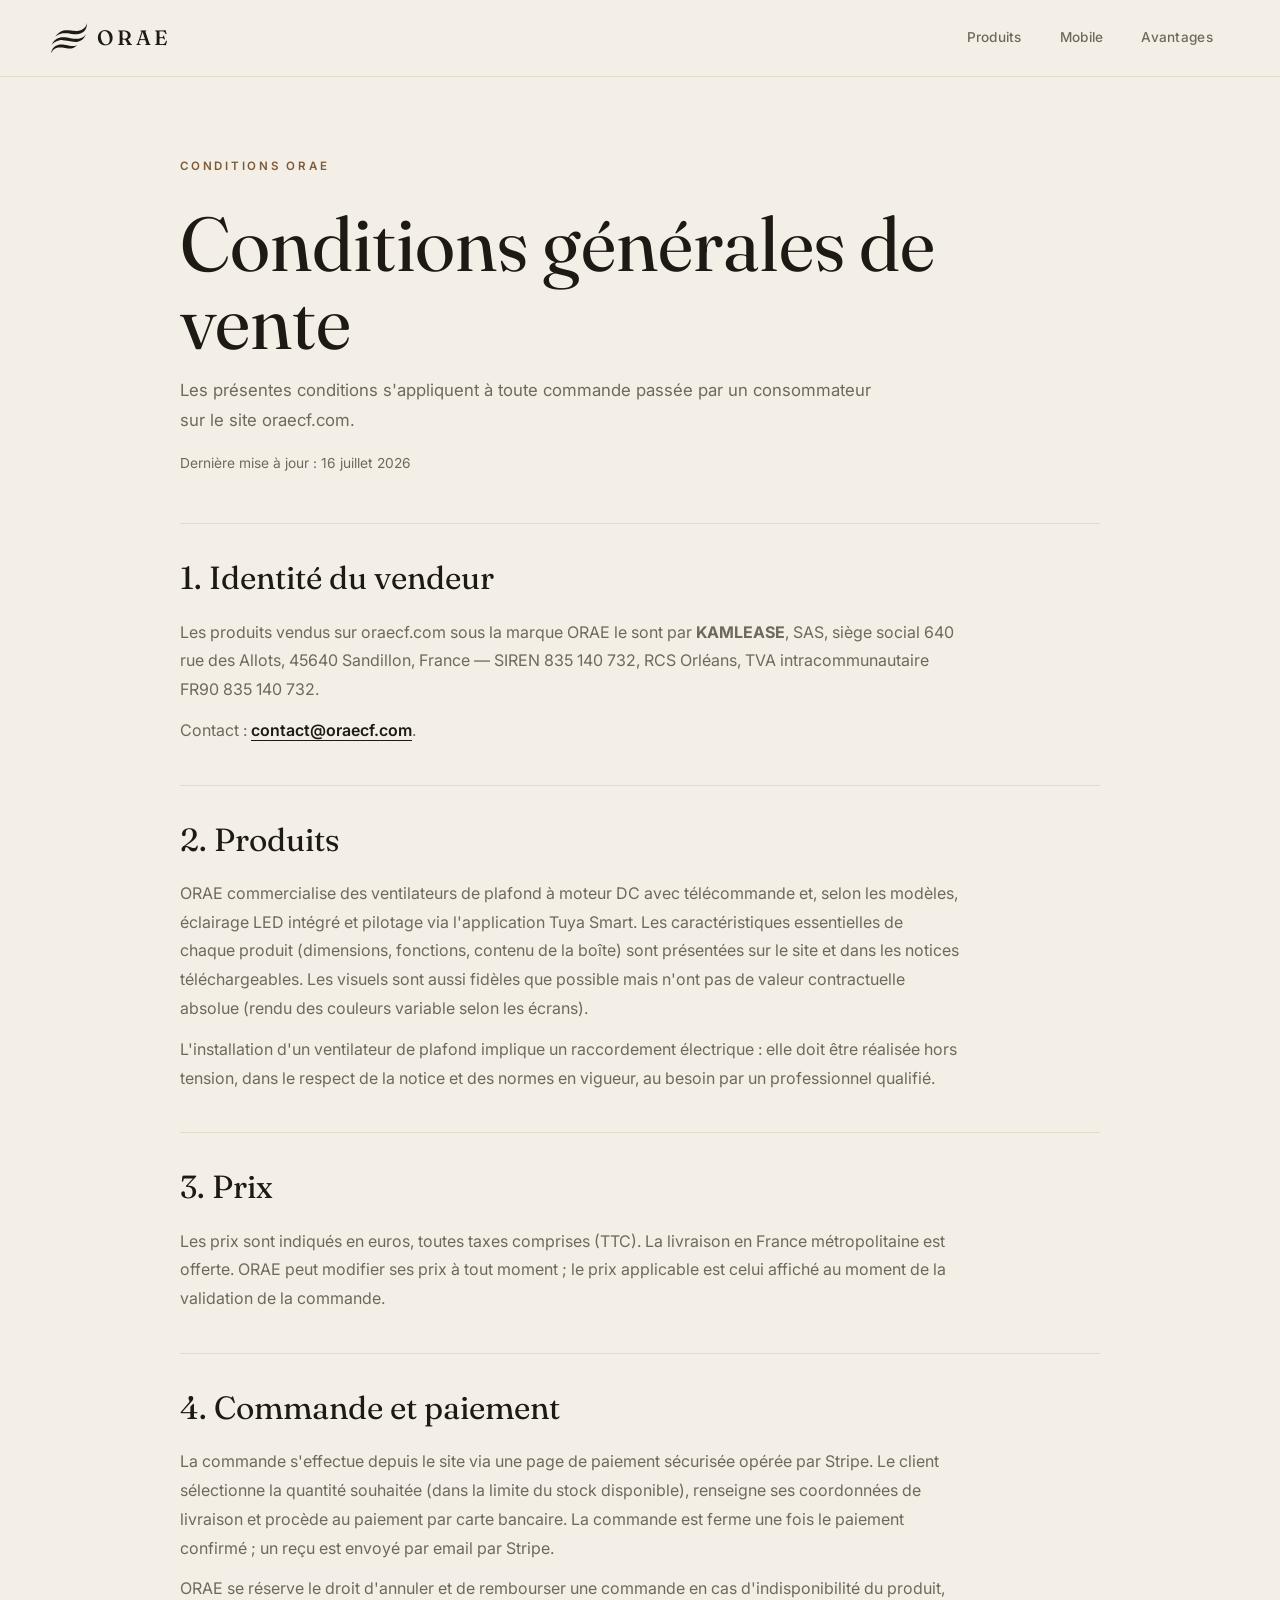
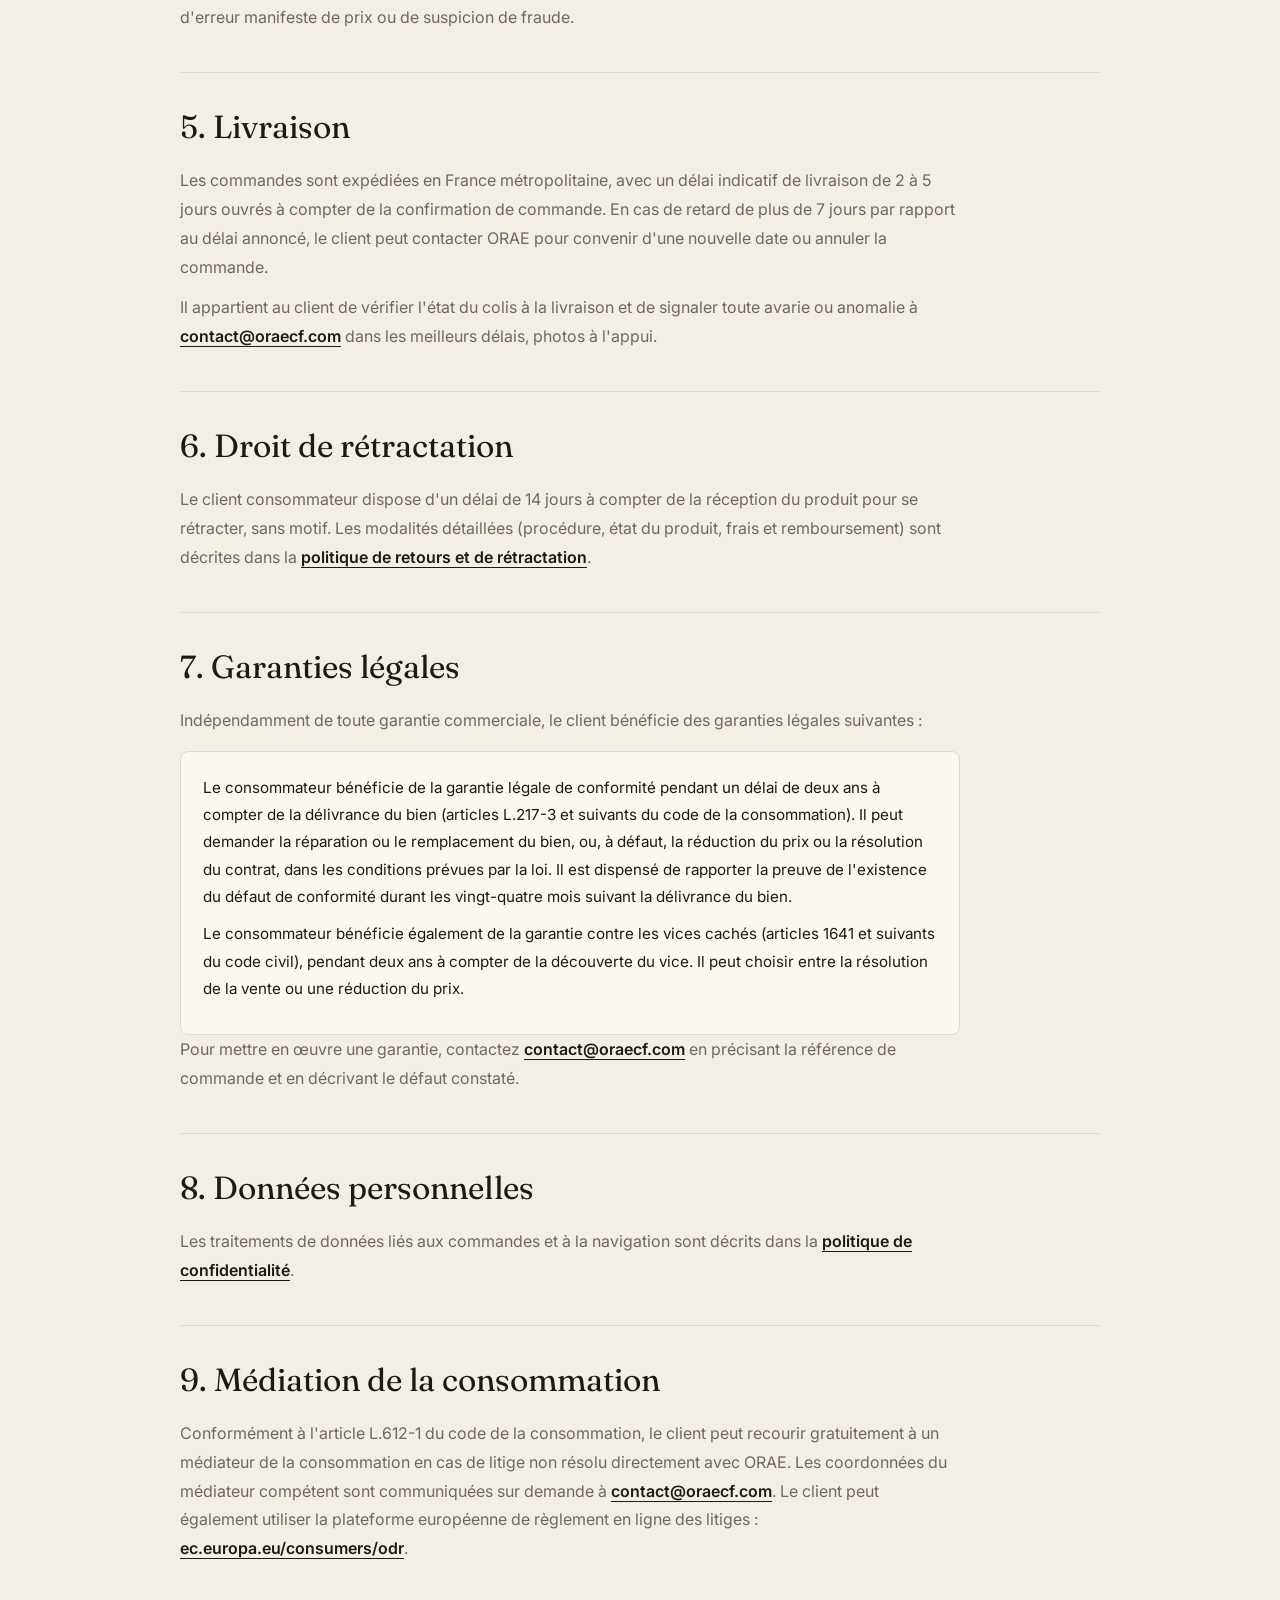
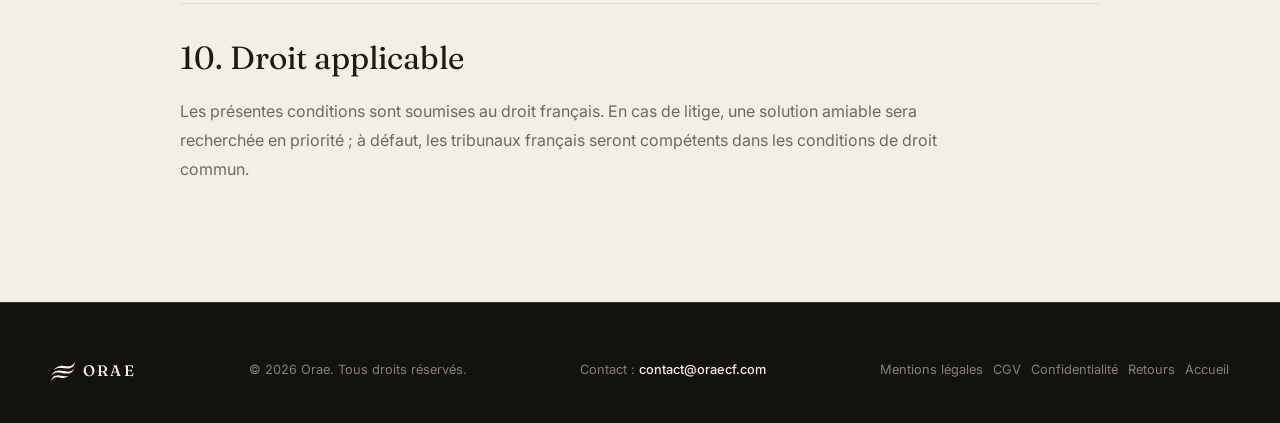
==== cgv.html @ a6d54502 "Legal compliance pack: legal pages, GDPR cookie consent, social image - Mentions légales, CGV (with " ====
<!DOCTYPE html>
<html lang="fr">
<head>
  <meta charset="UTF-8">
  <meta name="viewport" content="width=device-width, initial-scale=1.0">
  <title>Conditions générales de vente | ORAE</title>
  <meta name="description" content="Conditions générales de vente des ventilateurs de plafond ORAE : prix, commande, paiement sécurisé, livraison en France, rétractation et garanties légales.">
  <meta name="robots" content="index, follow">
  <link rel="canonical" href="https://oraecf.com/cgv.html">
  <meta property="og:type" content="website">
  <meta property="og:url" content="https://oraecf.com/cgv.html">
  <meta property="og:title" content="Conditions générales de vente | ORAE">
  <meta property="og:description" content="CGV applicables aux achats de ventilateurs de plafond ORAE sur oraecf.com.">
  <meta property="og:image" content="https://oraecf.com/assets/brand/logo-orae-white-bg-1024.png">
  <link rel="icon" type="image/svg+xml" href="favicon.svg">
  <link rel="apple-touch-icon" sizes="180x180" href="assets/brand/logo-orae-white-bg-1024.png">
  <link rel="preconnect" href="https://fonts.googleapis.com">
  <link rel="preconnect" href="https://fonts.gstatic.com" crossorigin>
  <link rel="stylesheet" href="https://fonts.googleapis.com/css2?family=Fraunces:ital,opsz,wght@0,9..144,300;0,9..144,400;0,9..144,500&family=Inter:wght@300;400;500;600&display=swap">
  <link rel="stylesheet" href="styles.css?v=20260716-legal-1">
</head>
<body>
  <nav class="nav nav--scrolled" aria-label="Navigation principale">
    <div class="nav__inner">
      <a href="/" class="nav__logo" aria-label="Retour à l'accueil ORAE">
        <svg class="nav__logo-svg" viewBox="0 0 436 370" fill="none" xmlns="http://www.w3.org/2000/svg" aria-hidden="true">
          <path d="M435 20C432.1 51.3 421.6 78.6 405.1 97.1C393.4 110.4 369.3 124 347 130C327.8 135.1 324 135.5 294.5 135.4C269.7 135.3 264.4 135 248 132.6C206.7 126.7 194.9 125.7 167 125.6C143 125.6 139.5 125.8 130 127.8C103.3 133.7 81.2 144.1 59 161.4L52.6 166.5L58 158.5C65 148.4 85.8 127.3 97.4 118.7C119.7 102.2 145.1 91.8 170.3 88.9C184.9 87.2 216.1 88.3 240.5 91.4C251.5 92.8 266.2 94.4 273.2 95.1C289.7 96.6 324.4 95.8 336.5 93.6C382.5 85.2 416.1 59.3 429.5 21.8C431.3 16.7 433.4 9.5 434.2 6C435.5 -0.3 435.5 -0.4 435.8 3.5C436 5.7 435.7 13.1 435 20Z" fill="currentColor"/>
          <path d="M417.7 149.6C401.4 190.9 368.9 218.4 327 226.6C314.1 229.1 284.7 229.6 267 227.6C244.7 225.1 221.8 221.3 196.5 216C175.9 211.6 160.7 209.4 139.5 207.5C130.5 206.7 108.2 208.5 95.8 211C77.3 214.8 58.9 222.5 43.3 232.9C33.7 239.3 18.9 252.7 12.8 260.3C10.7 263 9 264.7 9 264.1C9 263.5 10.8 259.1 13 254.3C25.7 226.8 50.3 201.3 76.5 188.5C109 172.6 144.7 168.8 191.5 176.4C199.8 177.7 218.4 180.8 233 183.3C265.5 188.8 283.5 190.9 305 191.7C339.8 192.9 367.5 185.8 390.5 169.9C398.7 164.3 413.9 149 418.6 141.8C420.2 139.3 421.6 137.5 421.8 137.9C421.9 138.3 420.1 143.6 417.7 149.6Z" fill="currentColor"/>
          <path d="M160.2 262.5C166.4 263.3 182.1 266 195 268.6C241 277.6 245.7 278.2 266.5 278.4C279.3 278.5 287.4 278.1 291.5 277.1C298.5 275.6 311 271.6 314 270C321.3 266.1 306.2 279.6 293.5 288.3C284 294.8 277.6 298.1 267.2 301.9C252.6 307.3 245.1 308.5 226 308.5C207 308.4 199.1 307.6 171 302.4C134.3 295.7 118.9 294.4 98.8 296C91.8 296.6 81.6 298.2 76.3 299.6C64.5 302.6 48.8 310 40.4 316.3C27.4 326.2 13.9 343.3 4.9 361.5C2.6 366.2 0.6 369.9 0.4 369.7C-0.2 369.1 4.2 349.2 6.6 342.2C10 332 17.7 315.9 23.5 306.8C34.8 289.4 53.5 276 76.9 268.6C84.3 266.2 102 262.7 111 261.7C120.5 260.7 149.9 261.1 160.2 262.5Z" fill="currentColor"/>
        </svg>
        <span class="nav__brand">ORAE</span>
      </a>
      <div class="nav__links">
        <a href="/#products" class="nav__link">Produits</a>
        <a href="/#smart-control" class="nav__link">Mobile</a>
        <a href="/#features" class="nav__link">Avantages</a>
      </div>
    </div>
  </nav>

  <main class="policy-page">
    <header class="policy-hero">
      <span class="section-tag">Conditions ORAE</span>
      <h1>Conditions générales de vente</h1>
      <p>Les présentes conditions s'appliquent à toute commande passée par un consommateur sur le site oraecf.com.</p>
      <p class="policy-updated">Dernière mise à jour : 16 juillet 2026</p>
    </header>

    <section class="policy-content" aria-label="Conditions générales de vente">
      <article class="policy-section">
        <h2>1. Identité du vendeur</h2>
        <p>Les produits vendus sur oraecf.com sous la marque ORAE le sont par <strong>KAMLEASE</strong>, SAS, siège social 640 rue des Allots, 45640 Sandillon, France — SIREN 835 140 732, RCS Orléans, TVA intracommunautaire FR90 835 140 732.</p>
        <p>Contact : <a href="mailto:contact@oraecf.com">contact@oraecf.com</a>.</p>
      </article>

      <article class="policy-section">
        <h2>2. Produits</h2>
        <p>ORAE commercialise des ventilateurs de plafond à moteur DC avec télécommande et, selon les modèles, éclairage LED intégré et pilotage via l'application Tuya Smart. Les caractéristiques essentielles de chaque produit (dimensions, fonctions, contenu de la boîte) sont présentées sur le site et dans les notices téléchargeables. Les visuels sont aussi fidèles que possible mais n'ont pas de valeur contractuelle absolue (rendu des couleurs variable selon les écrans).</p>
        <p>L'installation d'un ventilateur de plafond implique un raccordement électrique : elle doit être réalisée hors tension, dans le respect de la notice et des normes en vigueur, au besoin par un professionnel qualifié.</p>
      </article>

      <article class="policy-section">
        <h2>3. Prix</h2>
        <p>Les prix sont indiqués en euros, toutes taxes comprises (TTC). La livraison en France métropolitaine est offerte. ORAE peut modifier ses prix à tout moment ; le prix applicable est celui affiché au moment de la validation de la commande.</p>
      </article>

      <article class="policy-section">
        <h2>4. Commande et paiement</h2>
        <p>La commande s'effectue depuis le site via une page de paiement sécurisée opérée par Stripe. Le client sélectionne la quantité souhaitée (dans la limite du stock disponible), renseigne ses coordonnées de livraison et procède au paiement par carte bancaire. La commande est ferme une fois le paiement confirmé ; un reçu est envoyé par email par Stripe.</p>
        <p>ORAE se réserve le droit d'annuler et de rembourser une commande en cas d'indisponibilité du produit, d'erreur manifeste de prix ou de suspicion de fraude.</p>
      </article>

      <article class="policy-section">
        <h2>5. Livraison</h2>
        <p>Les commandes sont expédiées en France métropolitaine, avec un délai indicatif de livraison de 2 à 5 jours ouvrés à compter de la confirmation de commande. En cas de retard de plus de 7 jours par rapport au délai annoncé, le client peut contacter ORAE pour convenir d'une nouvelle date ou annuler la commande.</p>
        <p>Il appartient au client de vérifier l'état du colis à la livraison et de signaler toute avarie ou anomalie à <a href="mailto:contact@oraecf.com">contact@oraecf.com</a> dans les meilleurs délais, photos à l'appui.</p>
      </article>

      <article class="policy-section">
        <h2>6. Droit de rétractation</h2>
        <p>Le client consommateur dispose d'un délai de 14 jours à compter de la réception du produit pour se rétracter, sans motif. Les modalités détaillées (procédure, état du produit, frais et remboursement) sont décrites dans la <a href="/politique-retours.html">politique de retours et de rétractation</a>.</p>
      </article>

      <article class="policy-section">
        <h2>7. Garanties légales</h2>
        <p>Indépendamment de toute garantie commerciale, le client bénéficie des garanties légales suivantes :</p>
        <div class="policy-template">
          <p>Le consommateur bénéficie de la garantie légale de conformité pendant un délai de deux ans à compter de la délivrance du bien (articles L.217-3 et suivants du code de la consommation). Il peut demander la réparation ou le remplacement du bien, ou, à défaut, la réduction du prix ou la résolution du contrat, dans les conditions prévues par la loi. Il est dispensé de rapporter la preuve de l'existence du défaut de conformité durant les vingt-quatre mois suivant la délivrance du bien.</p>
          <p>Le consommateur bénéficie également de la garantie contre les vices cachés (articles 1641 et suivants du code civil), pendant deux ans à compter de la découverte du vice. Il peut choisir entre la résolution de la vente ou une réduction du prix.</p>
        </div>
        <p>Pour mettre en œuvre une garantie, contactez <a href="mailto:contact@oraecf.com">contact@oraecf.com</a> en précisant la référence de commande et en décrivant le défaut constaté.</p>
      </article>

      <article class="policy-section">
        <h2>8. Données personnelles</h2>
        <p>Les traitements de données liés aux commandes et à la navigation sont décrits dans la <a href="/politique-confidentialite.html">politique de confidentialité</a>.</p>
      </article>

      <article class="policy-section">
        <h2>9. Médiation de la consommation</h2>
        <p>Conformément à l'article L.612-1 du code de la consommation, le client peut recourir gratuitement à un médiateur de la consommation en cas de litige non résolu directement avec ORAE. Les coordonnées du médiateur compétent sont communiquées sur demande à <a href="mailto:contact@oraecf.com">contact@oraecf.com</a>. Le client peut également utiliser la plateforme européenne de règlement en ligne des litiges : <a href="https://ec.europa.eu/consumers/odr" target="_blank" rel="noopener">ec.europa.eu/consumers/odr</a>.</p>
      </article>

      <article class="policy-section policy-section--contact">
        <h2>10. Droit applicable</h2>
        <p>Les présentes conditions sont soumises au droit français. En cas de litige, une solution amiable sera recherchée en priorité ; à défaut, les tribunaux français seront compétents dans les conditions de droit commun.</p>
      </article>
    </section>
  </main>

  <footer class="footer">
    <div class="footer__inner">
      <div class="footer__brand">
        <svg class="footer__logo" viewBox="0 0 436 370" fill="none" xmlns="http://www.w3.org/2000/svg" aria-hidden="true">
          <path d="M435 20C432.1 51.3 421.6 78.6 405.1 97.1C393.4 110.4 369.3 124 347 130C327.8 135.1 324 135.5 294.5 135.4C269.7 135.3 264.4 135 248 132.6C206.7 126.7 194.9 125.7 167 125.6C143 125.6 139.5 125.8 130 127.8C103.3 133.7 81.2 144.1 59 161.4L52.6 166.5L58 158.5C65 148.4 85.8 127.3 97.4 118.7C119.7 102.2 145.1 91.8 170.3 88.9C184.9 87.2 216.1 88.3 240.5 91.4C251.5 92.8 266.2 94.4 273.2 95.1C289.7 96.6 324.4 95.8 336.5 93.6C382.5 85.2 416.1 59.3 429.5 21.8C431.3 16.7 433.4 9.5 434.2 6C435.5 -0.3 435.5 -0.4 435.8 3.5C436 5.7 435.7 13.1 435 20Z" fill="currentColor"/>
          <path d="M417.7 149.6C401.4 190.9 368.9 218.4 327 226.6C314.1 229.1 284.7 229.6 267 227.6C244.7 225.1 221.8 221.3 196.5 216C175.9 211.6 160.7 209.4 139.5 207.5C130.5 206.7 108.2 208.5 95.8 211C77.3 214.8 58.9 222.5 43.3 232.9C33.7 239.3 18.9 252.7 12.8 260.3C10.7 263 9 264.7 9 264.1C9 263.5 10.8 259.1 13 254.3C25.7 226.8 50.3 201.3 76.5 188.5C109 172.6 144.7 168.8 191.5 176.4C199.8 177.7 218.4 180.8 233 183.3C265.5 188.8 283.5 190.9 305 191.7C339.8 192.9 367.5 185.8 390.5 169.9C398.7 164.3 413.9 149 418.6 141.8C420.2 139.3 421.6 137.5 421.8 137.9C421.9 138.3 420.1 143.6 417.7 149.6Z" fill="currentColor"/>
          <path d="M160.2 262.5C166.4 263.3 182.1 266 195 268.6C241 277.6 245.7 278.2 266.5 278.4C279.3 278.5 287.4 278.1 291.5 277.1C298.5 275.6 311 271.6 314 270C321.3 266.1 306.2 279.6 293.5 288.3C284 294.8 277.6 298.1 267.2 301.9C252.6 307.3 245.1 308.5 226 308.5C207 308.4 199.1 307.6 171 302.4C134.3 295.7 118.9 294.4 98.8 296C91.8 296.6 81.6 298.2 76.3 299.6C64.5 302.6 48.8 310 40.4 316.3C27.4 326.2 13.9 343.3 4.9 361.5C2.6 366.2 0.6 369.9 0.4 369.7C-0.2 369.1 4.2 349.2 6.6 342.2C10 332 17.7 315.9 23.5 306.8C34.8 289.4 53.5 276 76.9 268.6C84.3 266.2 102 262.7 111 261.7C120.5 260.7 149.9 261.1 160.2 262.5Z" fill="currentColor"/>
        </svg>
        <span>ORAE</span>
      </div>
      <p class="footer__copy">&copy; 2026 Orae. Tous droits réservés.</p>
      <p class="footer__contact">Contact : <a href="mailto:contact@oraecf.com">contact@oraecf.com</a></p>
      <nav class="footer__legal" aria-label="Liens légaux">
        <a href="/mentions-legales.html">Mentions légales</a>
        <a href="/cgv.html">CGV</a>
        <a href="/politique-confidentialite.html">Confidentialité</a>
        <a href="/politique-retours.html">Retours</a>
        <a href="/">Accueil</a>
      </nav>
    </div>
  </footer>
</body>
</html>
---- styles.css ----
/* ════════════════════════════════════════════════════════════
   ORAE — Editorial redesign
   Fraunces (display) + Inter (body) · warm dark ⇄ cream rhythm
   ════════════════════════════════════════════════════════════ */

/* ── Reset & Base ── */
*, *::before, *::after {
  margin: 0;
  padding: 0;
  box-sizing: border-box;
}

:root {
  --color-bg: #f4efe6;
  --color-bg-soft: #ede7d9;
  --color-surface: #fbf8f2;
  --color-dark: #14120f;
  --color-dark-soft: #1d1a15;
  --color-text: #1d1a15;
  --color-text-muted: #6f695d;
  --color-cream: #f4efe6;
  --color-cream-muted: rgba(244, 239, 230, 0.62);
  --color-accent: #c9976b;
  --color-accent-dark: #7d5a38; /* ≥4.5:1 on cream backgrounds for small text */
  --color-border: #e2dbca;
  --color-border-dark: rgba(244, 239, 230, 0.14);
  --font-sans: "Inter", system-ui, -apple-system, sans-serif;
  --font-serif: "Fraunces", "Playfair Display", Georgia, serif;
  --nav-height: 76px;
  --gutter: clamp(20px, 4vw, 56px);
  --radius: clamp(18px, 2.4vw, 28px);
  --ease-out: cubic-bezier(0.22, 1, 0.36, 1);
}

html {
  scroll-behavior: auto; /* Lenis handles smooth scroll */
  -webkit-font-smoothing: antialiased;
  -moz-osx-font-smoothing: grayscale;
}

body {
  font-family: var(--font-sans);
  color: var(--color-text);
  background: var(--color-bg);
  line-height: 1.6;
  overflow-x: hidden;
}

a {
  color: inherit;
  text-decoration: none;
}

img {
  max-width: 100%;
  display: block;
}

::selection {
  background: var(--color-accent);
  color: var(--color-dark);
}

/* Double ring: dark inner ring reads on cream, accent outline reads on dark. */
:focus-visible {
  outline: 2px solid var(--color-accent);
  outline-offset: 3px;
  box-shadow: 0 0 0 2px rgba(20, 18, 15, 0.9);
}

/* ── Skip link ── */
.skip-link {
  position: fixed;
  top: 10px;
  left: 10px;
  z-index: 1000;
  padding: 10px 18px;
  background: var(--color-dark);
  color: var(--color-cream);
  border-radius: 999px;
  font-size: 0.8rem;
  transform: translateY(-200%);
  transition: transform 0.25s var(--ease-out);
}

.skip-link:focus-visible {
  transform: translateY(0);
}

/* ── Film grain ── */
.grain {
  position: fixed;
  inset: 0;
  z-index: 900;
  pointer-events: none;
  opacity: 0.05;
  background-image: url("data:image/svg+xml,%3Csvg xmlns='http://www.w3.org/2000/svg' width='240' height='240'%3E%3Cfilter id='n'%3E%3CfeTurbulence type='fractalNoise' baseFrequency='0.85' numOctaves='2' stitchTiles='stitch'/%3E%3C/filter%3E%3Crect width='100%25' height='100%25' filter='url(%23n)'/%3E%3C/svg%3E");
  background-size: 240px 240px;
}

/* ── Custom cursor ── */
.cursor {
  display: none;
}

html.has-cursor .cursor {
  display: block;
  position: fixed;
  top: 0;
  left: 0;
  z-index: 950;
  pointer-events: none;
}

html.has-cursor .cursor__dot,
html.has-cursor .cursor__ring {
  position: fixed;
  top: 0;
  left: 0;
  border-radius: 50%;
  pointer-events: none;
  opacity: 0;
}

html.has-cursor .cursor__dot {
  width: 6px;
  height: 6px;
  margin: -3px 0 0 -3px;
  background: var(--color-accent);
}

html.has-cursor .cursor__ring {
  width: 38px;
  height: 38px;
  margin: -19px 0 0 -19px;
  border: 1px solid rgba(201, 151, 107, 0.65);
  display: flex;
  align-items: center;
  justify-content: center;
  transition: width 0.3s var(--ease-out), height 0.3s var(--ease-out),
    margin 0.3s var(--ease-out), background 0.3s var(--ease-out);
}

html.has-cursor .cursor__ring::after {
  content: attr(data-label);
  font-size: 0.6rem;
  font-weight: 600;
  letter-spacing: 0.12em;
  text-transform: uppercase;
  color: var(--color-dark);
  opacity: 0;
  transition: opacity 0.2s;
}

html.has-cursor .cursor--hover .cursor__ring {
  width: 56px;
  height: 56px;
  margin: -28px 0 0 -28px;
  background: rgba(201, 151, 107, 0.18);
}

html.has-cursor .cursor--view .cursor__ring {
  width: 84px;
  height: 84px;
  margin: -42px 0 0 -42px;
  background: rgba(244, 239, 230, 0.92);
  border-color: transparent;
}

html.has-cursor .cursor--view .cursor__ring::after {
  opacity: 1;
}

html.has-cursor .cursor--view .cursor__dot {
  opacity: 0 !important;
}

/* ── Navigation ── */
.nav {
  position: fixed;
  top: 0;
  left: 0;
  right: 0;
  z-index: 100;
  transition: background 0.35s, backdrop-filter 0.35s;
}

.nav--scrolled {
  background: rgba(244, 239, 230, 0.86);
  backdrop-filter: blur(14px);
  -webkit-backdrop-filter: blur(14px);
  border-bottom: 1px solid var(--color-border);
}

.nav__inner {
  max-width: 1440px;
  margin: 0 auto;
  padding: 0 var(--gutter);
  height: var(--nav-height);
  display: flex;
  align-items: center;
  justify-content: space-between;
}

.nav__logo {
  display: flex;
  align-items: center;
  gap: 10px;
}

.nav__logo-svg {
  width: 36px;
  height: auto;
  color: var(--color-cream);
  transition: color 0.3s ease;
}

.nav--scrolled .nav__logo-svg {
  color: var(--color-text);
}

.nav__brand {
  font-family: var(--font-serif);
  font-size: 1.3rem;
  font-weight: 500;
  letter-spacing: 0.18em;
  color: var(--color-cream);
  transition: color 0.3s ease;
}

.nav--scrolled .nav__brand {
  color: var(--color-text);
}

.nav__links {
  display: flex;
  gap: 6px;
}

.nav__link {
  position: relative;
  font-size: 0.85rem;
  font-weight: 500;
  color: rgba(244, 239, 230, 0.85);
  letter-spacing: 0.02em;
  padding: 9px 16px;
  border-radius: 999px;
  transition: color 0.3s ease, background 0.3s ease;
}

.nav__link:hover {
  color: var(--color-cream);
  background: rgba(244, 239, 230, 0.1);
}

.nav--scrolled .nav__link {
  color: var(--color-text-muted);
}

.nav--scrolled .nav__link:hover {
  color: var(--color-text);
  background: rgba(29, 26, 21, 0.06);
}

.nav__actions {
  display: flex;
  align-items: center;
  gap: 14px;
}

.nav__lang {
  background: transparent;
  border: 1px solid rgba(244, 239, 230, 0.35);
  border-radius: 999px;
  padding: 9px 16px;
  font-size: 0.72rem;
  font-weight: 600;
  letter-spacing: 0.1em;
  cursor: pointer;
  color: var(--color-cream);
  transition: all 0.3s ease;
  font-family: var(--font-sans);
}

.nav__lang:hover {
  background: var(--color-cream);
  color: var(--color-dark);
  border-color: var(--color-cream);
}

.nav--scrolled .nav__lang {
  border-color: var(--color-border);
  color: var(--color-text);
}

.nav--scrolled .nav__lang:hover {
  background: var(--color-text);
  color: var(--color-bg);
  border-color: var(--color-text);
}

.nav__menu-btn {
  display: none;
  flex-direction: column;
  gap: 5px;
  background: none;
  border: none;
  cursor: pointer;
  padding: 6px;
}

.nav__menu-btn span {
  display: block;
  width: 24px;
  height: 2px;
  background: var(--color-cream);
  transition: transform 0.3s, opacity 0.3s, background 0.3s;
}

.nav--scrolled .nav__menu-btn span {
  background: var(--color-text);
}

.nav__menu-btn.active span:first-child {
  transform: translateY(3.5px) rotate(45deg);
}

.nav__menu-btn.active span:last-child {
  transform: translateY(-3.5px) rotate(-45deg);
}

.nav__mobile {
  display: none;
  flex-direction: column;
  padding: 8px 24px 28px;
  gap: 4px;
  background: rgba(244, 239, 230, 0.97);
  backdrop-filter: blur(14px);
  -webkit-backdrop-filter: blur(14px);
  border-bottom: 1px solid var(--color-border);
}

.nav__mobile.active {
  display: flex;
}

.nav__mobile-link {
  font-family: var(--font-serif);
  font-size: 1.5rem;
  color: var(--color-text);
  padding: 12px 0;
  border-bottom: 1px solid var(--color-border);
}

@media (max-width: 820px) {
  .nav__links {
    display: none;
  }
  .nav__menu-btn {
    display: flex;
  }
}

/* ── Buttons ── */
.btn {
  display: inline-flex;
  align-items: center;
  justify-content: center;
  gap: 10px;
  padding: 16px 32px;
  border-radius: 999px;
  font-family: var(--font-sans);
  font-size: 0.875rem;
  font-weight: 500;
  letter-spacing: 0.03em;
  border: 1px solid transparent;
  cursor: pointer;
  transition: background 0.3s var(--ease-out), color 0.3s var(--ease-out),
    border-color 0.3s var(--ease-out), box-shadow 0.3s var(--ease-out);
}

.btn__arrow {
  width: 16px;
  height: 16px;
  transition: transform 0.3s var(--ease-out);
}

.btn:hover .btn__arrow {
  transform: translateX(4px);
}

.btn--light {
  background: var(--color-cream);
  color: var(--color-dark);
}

.btn--light:hover {
  box-shadow: 0 14px 40px rgba(201, 151, 107, 0.25);
}

.btn--ghost {
  border-color: rgba(244, 239, 230, 0.35);
  color: var(--color-cream);
}

.btn--ghost:hover {
  border-color: var(--color-cream);
  background: rgba(244, 239, 230, 0.08);
}

/* ── Hero ── */
.hero {
  position: relative;
  min-height: 100vh;
  min-height: 100svh;
  display: flex;
  flex-direction: column;
  align-items: center;
  justify-content: flex-end;
  overflow: hidden;
  background:
    radial-gradient(120% 90% at 50% -10%, #2b2317 0%, rgba(43, 35, 23, 0) 55%),
    linear-gradient(180deg, #191611 0%, var(--color-dark) 60%, #100e0b 100%);
  padding: calc(var(--nav-height) + 12px) var(--gutter) clamp(28px, 5vh, 56px);
}

.hero__atmosphere {
  position: absolute;
  inset: 0;
  pointer-events: none;
}

.hero__glow {
  position: absolute;
  top: -12%;
  left: 50%;
  transform: translateX(-50%);
  width: min(900px, 120vw);
  aspect-ratio: 1;
  background: radial-gradient(
    circle at 50% 28%,
    rgba(255, 205, 150, 0.28) 0%,
    rgba(255, 190, 130, 0.1) 32%,
    rgba(255, 190, 130, 0) 62%
  );
}

.hero__halo {
  position: absolute;
  top: 16%;
  left: 50%;
  transform: translate(-50%, 0);
  width: min(620px, 86vw);
  aspect-ratio: 1;
  border: 1px solid rgba(244, 239, 230, 0.07);
  border-radius: 50%;
}

.fan-3d {
  position: absolute;
  top: 0;
  left: 50%;
  transform: translateX(-50%);
  width: min(880px, 110vw);
  height: clamp(300px, 42vh, 480px);
  pointer-events: none;
}

.fan-3d__canvas {
  width: 100%;
  height: 100%;
  display: block;
  opacity: 0;
  transition: opacity 1.2s ease 0.15s;
}

.fan-3d--ready .fan-3d__canvas {
  opacity: 1;
}

.hero__content {
  position: relative;
  z-index: 2;
  text-align: center;
  max-width: 980px;
  margin-top: auto;
}

.hero__eyebrow {
  font-size: 0.72rem;
  font-weight: 600;
  letter-spacing: 0.28em;
  text-transform: uppercase;
  color: var(--color-accent);
  margin-bottom: clamp(14px, 2vh, 22px);
}

.hero__title {
  font-family: var(--font-serif);
  font-weight: 400;
  line-height: 0.98;
  margin-bottom: clamp(16px, 2.6vh, 26px);
  color: var(--color-cream);
}

.hero__mask {
  display: block;
  overflow: hidden;
  padding-bottom: 0.08em;
}

.hero__title-line {
  display: block;
  font-size: clamp(3rem, 9.5vw, 7.75rem);
  letter-spacing: -0.02em;
}

.hero__title-line--accent {
  font-style: italic;
  font-weight: 300;
  color: var(--color-accent);
}

.hero__subtitle {
  font-size: clamp(1rem, 1.6vw, 1.2rem);
  color: var(--color-cream-muted);
  max-width: 520px;
  margin: 0 auto clamp(24px, 4vh, 40px);
  font-weight: 300;
}

.hero__actions {
  display: flex;
  align-items: center;
  justify-content: center;
  gap: 14px;
  flex-wrap: wrap;
}

.hero__footer {
  position: relative;
  z-index: 2;
  width: 100%;
  max-width: 1440px;
  margin-top: clamp(36px, 7vh, 72px);
  display: flex;
  align-items: flex-end;
  justify-content: space-between;
  gap: 24px;
}

.hero__scroll-indicator {
  display: flex;
  flex-direction: column;
  align-items: flex-start;
  gap: 8px;
}

.hero__scroll-indicator span {
  font-size: 0.66rem;
  letter-spacing: 0.22em;
  text-transform: uppercase;
  color: rgba(244, 239, 230, 0.68);
}

.hero__scroll-line {
  width: 1px;
  height: 44px;
  background: rgba(244, 239, 230, 0.3);
  transform-origin: top;
}

.hero__spec {
  text-align: right;
}

/* Desktop: editorial split — copy on the left, the 3D fan on the right.
   The canvas sits below .hero__content in the stacking order, so blade
   tips sweep behind the text. */
@media (min-width: 900px) {
  .hero {
    align-items: flex-start;
  }
  .fan-3d {
    left: auto;
    right: -2vw;
    transform: none;
    width: min(46vw, 720px);
    height: min(68vh, 660px);
    z-index: 3; /* in front of the copy: the fan is never clipped by it */
  }
  /* Glow and halo track the fan axis (canvas center ≈ 79vw, hub ≈ 42vh) */
  .hero__glow {
    left: auto;
    right: -11vw;
    transform: none;
    top: -8%;
    width: min(780px, 60vw);
  }
  .hero__halo {
    left: auto;
    right: 1vw;
    transform: none;
    top: 9%;
    width: min(520px, 40vw);
  }
  .hero__content {
    text-align: left;
    max-width: 640px;
    margin-top: auto;
    margin-bottom: auto;
  }
  .hero__title-line {
    font-size: clamp(3rem, 6vw, 6rem);
  }
  .hero__title-line--accent {
    font-size: clamp(3.4rem, 7vw, 7rem);
  }
  .hero__subtitle {
    margin-left: 0;
    max-width: 460px;
  }
  .hero__actions {
    justify-content: flex-start;
  }
}

@media (max-width: 720px) {
  .hero__footer {
    flex-wrap: wrap;
    justify-content: center;
    row-gap: 20px;
  }
  .hero__scroll-indicator {
    display: none;
  }
}

.hero__spec strong {
  display: block;
  font-family: var(--font-serif);
  font-size: clamp(1.5rem, 2.6vw, 2.2rem);
  font-weight: 400;
  color: var(--color-cream);
  line-height: 1.1;
}

.hero__spec span {
  font-size: 0.74rem;
  letter-spacing: 0.08em;
  text-transform: uppercase;
  color: rgba(244, 239, 230, 0.68);
}

/* ── Marquee ── */
.marquee {
  position: relative;
  background: var(--color-dark);
  color: var(--color-cream);
  padding: clamp(20px, 3.4vh, 34px) 0 clamp(52px, 8vh, 84px);
  overflow: hidden;
}

.marquee__track {
  display: flex;
  align-items: center;
  gap: clamp(28px, 4vw, 56px);
  width: max-content;
  white-space: nowrap;
  will-change: transform;
}

.marquee__item {
  display: inline-flex;
  align-items: center;
  gap: clamp(28px, 4vw, 56px);
  font-family: var(--font-serif);
  font-size: clamp(1.3rem, 2.6vw, 2.1rem);
  font-weight: 300;
  color: rgba(244, 239, 230, 0.85);
}

.marquee__dot {
  width: 7px;
  height: 7px;
  border-radius: 50%;
  background: var(--color-accent);
  flex: none;
}

/* ── Section shared ── */
.section-tag {
  display: inline-block;
  font-size: 0.72rem;
  font-weight: 600;
  letter-spacing: 0.24em;
  text-transform: uppercase;
  color: var(--color-accent-dark);
  margin-bottom: 14px;
}

.section-tag--light {
  color: var(--color-accent);
}

.section-title {
  font-family: var(--font-serif);
  font-size: clamp(2.3rem, 5vw, 4.4rem);
  font-weight: 400;
  line-height: 1.04;
  letter-spacing: -0.015em;
  margin-bottom: 18px;
}

.section-desc {
  font-size: 1.05rem;
  color: var(--color-text-muted);
  max-width: 520px;
  font-weight: 300;
}

/* ── Parallax frames ── */
[data-parallax-frame] {
  overflow: hidden;
}

[data-parallax-frame] [data-parallax-img] {
  height: 116%;
  width: 100%;
  object-fit: cover;
  will-change: transform;
}

/* ── Products ── */
.products {
  position: relative;
  z-index: 2;
  padding: clamp(72px, 10vh, 130px) var(--gutter) clamp(56px, 8vh, 96px);
  max-width: 1440px;
  margin: calc(-1 * clamp(28px, 5vh, 48px)) auto 0;
  background: var(--color-bg);
  border-radius: clamp(24px, 4vw, 48px) clamp(24px, 4vw, 48px) 0 0;
}

.products__header {
  text-align: center;
  margin-bottom: clamp(40px, 6vh, 72px);
}

.products__header .section-desc {
  margin: 0 auto;
}

.products__showcase {
  position: relative;
  margin-bottom: clamp(56px, 9vh, 110px);
  border-radius: var(--radius);
  aspect-ratio: 16 / 7.5;
}

.products__showcase-img {
  display: block;
}

.products__showcase-caption {
  position: absolute;
  left: 18px;
  bottom: 14px;
  padding: 9px 16px;
  border-radius: 999px;
  background: rgba(20, 18, 15, 0.55);
  color: var(--color-cream);
  font-size: 0.72rem;
  letter-spacing: 0.14em;
  text-transform: uppercase;
  backdrop-filter: blur(8px);
  -webkit-backdrop-filter: blur(8px);
}

.products__list {
  display: flex;
  flex-direction: column;
  gap: clamp(64px, 11vh, 130px);
}

.product-row {
  display: grid;
  grid-template-columns: minmax(0, 7fr) minmax(0, 5fr);
  gap: clamp(28px, 5vw, 88px);
  align-items: center;
}

.product-row--reverse .product-row__media {
  order: 2;
}

.product-row--reverse .product-row__info {
  order: 1;
}

.product-row__media {
  position: relative;
  aspect-ratio: 1 / 0.92;
  border-radius: var(--radius);
  background: var(--color-bg-soft);
  cursor: pointer;
}

.product-row__index {
  position: absolute;
  top: 14px;
  left: 20px;
  z-index: 3;
  font-family: var(--font-serif);
  font-style: italic;
  font-size: clamp(2.4rem, 4vw, 3.6rem);
  font-weight: 300;
  color: rgba(244, 239, 230, 0.9);
  text-shadow: 0 2px 24px rgba(20, 18, 15, 0.35);
}

.product-row__img {
  position: absolute;
  inset: 0;
  width: 100%;
  object-fit: cover;
  transition: opacity 0.7s var(--ease-out), transform 0.9s var(--ease-out);
}

.product-row__img--lifestyle {
  opacity: 1;
  z-index: 1;
}

.product-row__img--product {
  height: 100%;
  opacity: 0;
  z-index: 2;
  transform: scale(1.04);
}

.product-row__media:hover .product-row__img--lifestyle,
.product-row:focus-within .product-row__img--lifestyle {
  transform: scale(1.03);
}

.product-row__media:hover .product-row__img--product,
.product-row:focus-within .product-row__img--product {
  opacity: 1;
  transform: scale(1);
}

.product-row__name {
  font-family: var(--font-serif);
  font-size: clamp(1.7rem, 2.8vw, 2.5rem);
  font-weight: 400;
  line-height: 1.1;
  margin-bottom: 12px;
}

.product-row__desc {
  font-size: 1rem;
  color: var(--color-text-muted);
  font-weight: 300;
  max-width: 420px;
  margin-bottom: 28px;
}

.product-row__purchase {
  display: flex;
  flex-direction: column;
  gap: 12px;
  padding-top: 22px;
  border-top: 1px solid var(--color-border);
  max-width: 420px;
}

.product-row__purchase-head {
  display: flex;
  align-items: baseline;
  justify-content: space-between;
  gap: 12px;
}

.product-row__price {
  font-family: var(--font-serif);
  font-size: 1.7rem;
  font-weight: 400;
  color: var(--color-text);
}

.product-row__stock {
  font-size: 0.72rem;
  font-weight: 600;
  letter-spacing: 0.08em;
  text-transform: uppercase;
  color: var(--color-accent-dark);
  white-space: nowrap;
}

.product-row__buy {
  display: inline-flex;
  align-items: center;
  justify-content: center;
  width: 100%;
  min-height: 52px;
  padding: 14px 24px;
  background: var(--color-dark);
  color: var(--color-cream);
  border: 1px solid var(--color-dark);
  border-radius: 999px;
  font: inherit;
  font-size: 0.875rem;
  font-weight: 500;
  letter-spacing: 0.03em;
  cursor: pointer;
  transition: background 0.3s var(--ease-out), border-color 0.3s var(--ease-out),
    color 0.3s var(--ease-out), box-shadow 0.3s var(--ease-out);
}

.product-row__buy:not(:disabled):hover {
  background: var(--color-accent-dark);
  border-color: var(--color-accent-dark);
  box-shadow: 0 16px 40px rgba(154, 116, 76, 0.28);
}

.product-row__buy:disabled {
  background: var(--color-bg-soft);
  border-color: var(--color-bg-soft);
  color: var(--color-text-muted);
  cursor: not-allowed;
}

.product-row__shipping {
  display: block;
  color: var(--color-text-muted);
  font-size: 0.72rem;
  line-height: 1.5;
  text-align: center;
}

.product-row__manual {
  display: inline-block;
  margin-top: 18px;
  color: var(--color-text-muted);
  font-size: 0.8rem;
  font-weight: 500;
  letter-spacing: 0.02em;
  border-bottom: 1px solid var(--color-border);
  padding-bottom: 3px;
  transition: color 0.25s, border-color 0.25s;
}

.product-row__manual:hover {
  color: var(--color-text);
  border-color: var(--color-accent-dark);
}

.products__checkout-note {
  margin-top: clamp(48px, 7vh, 72px);
  color: var(--color-text-muted);
  font-size: 0.78rem;
  line-height: 1.5;
  text-align: center;
}

@media (max-width: 900px) {
  .product-row {
    grid-template-columns: 1fr;
    gap: 24px;
  }
  .product-row--reverse .product-row__media {
    order: 0;
  }
  .product-row--reverse .product-row__info {
    order: 0;
  }
  .product-row__purchase,
  .product-row__desc {
    max-width: none;
  }
}

/* ── Trust strip ── */
.trust-strip {
  max-width: 1440px;
  margin: 0 auto;
  padding: 0 var(--gutter) clamp(64px, 9vh, 110px);
}

.trust-strip__grid {
  max-width: 1280px;
  margin: 0 auto;
  display: grid;
  grid-template-columns: repeat(4, minmax(0, 1fr));
  gap: clamp(24px, 3.5vw, 44px);
}

.trust-strip__item {
  border-top: 1px solid var(--color-border);
  padding-top: 18px;
}

.trust-strip__title {
  display: block;
  font-family: var(--font-serif);
  font-size: 1.05rem;
  font-weight: 500;
  margin-bottom: 6px;
}

.trust-strip__desc {
  display: block;
  font-size: 0.82rem;
  color: var(--color-text-muted);
  line-height: 1.5;
  font-weight: 300;
  max-width: 240px;
}

@media (max-width: 900px) {
  .trust-strip__grid {
    grid-template-columns: repeat(2, minmax(0, 1fr));
  }
}

@media (max-width: 480px) {
  .trust-strip__grid {
    grid-template-columns: 1fr;
  }
}

/* ── Stats ── */
.stats {
  background: var(--color-dark);
  color: var(--color-cream);
  padding: clamp(72px, 11vh, 130px) var(--gutter);
}

.stats__grid {
  max-width: 1280px;
  margin: 0 auto;
  display: grid;
  grid-template-columns: repeat(4, minmax(0, 1fr));
  gap: clamp(28px, 4vw, 48px);
}

.stat {
  border-top: 1px solid var(--color-border-dark);
  padding-top: 22px;
}

.stat__value {
  display: flex;
  align-items: baseline;
  gap: 6px;
  font-family: var(--font-serif);
  line-height: 1;
  margin-bottom: 12px;
}

.stat__num {
  font-size: clamp(3.2rem, 6vw, 5.4rem);
  font-weight: 300;
  letter-spacing: -0.02em;
  color: var(--color-cream);
  font-variant-numeric: tabular-nums;
}

.stat__unit {
  font-size: clamp(1.2rem, 2vw, 1.7rem);
  font-style: italic;
  color: var(--color-accent);
}

.stat__label {
  display: block;
  font-size: 0.82rem;
  color: rgba(244, 239, 230, 0.55);
  line-height: 1.5;
  max-width: 220px;
}

@media (max-width: 900px) {
  .stats__grid {
    grid-template-columns: repeat(2, minmax(0, 1fr));
  }
}

@media (max-width: 480px) {
  .stats__grid {
    grid-template-columns: 1fr;
  }
}

/* ── Features ── */
.features {
  padding: clamp(72px, 11vh, 130px) var(--gutter);
  background: var(--color-surface);
}

.features__header {
  max-width: 1280px;
  margin: 0 auto clamp(36px, 6vh, 64px);
}

.features__image {
  max-width: 1280px;
  margin: 0 auto clamp(40px, 7vh, 80px);
  border-radius: var(--radius);
  aspect-ratio: 16 / 7;
}

.features__list {
  max-width: 1280px;
  margin: 0 auto;
  display: grid;
  grid-template-columns: repeat(2, minmax(0, 1fr));
  gap: clamp(8px, 1.5vw, 16px) clamp(40px, 5vw, 80px);
}

.feature {
  display: grid;
  grid-template-columns: auto auto 1fr;
  gap: 20px;
  align-items: start;
  padding: clamp(24px, 3.4vh, 36px) 0;
  border-top: 1px solid var(--color-border);
  transition: border-color 0.3s;
}

.feature:hover {
  border-top-color: var(--color-accent);
}

.feature__num {
  font-family: var(--font-serif);
  font-style: italic;
  font-size: 0.95rem;
  color: var(--color-accent-dark);
  padding-top: 4px;
}

.feature__icon {
  width: 30px;
  height: 30px;
  color: var(--color-accent-dark);
  opacity: 0.85;
  padding-top: 2px;
}

.feature__icon svg {
  width: 100%;
  height: 100%;
}

.feature__title {
  font-family: var(--font-serif);
  font-size: 1.35rem;
  font-weight: 400;
  margin-bottom: 8px;
}

.feature__desc {
  font-size: 0.9rem;
  color: var(--color-text-muted);
  line-height: 1.65;
  font-weight: 300;
  max-width: 420px;
}

@media (max-width: 820px) {
  .features__list {
    grid-template-columns: 1fr;
  }
}

/* ── Smart Control ── */
.smart-control {
  padding: clamp(72px, 11vh, 130px) var(--gutter);
  background: var(--color-bg);
  display: grid;
  grid-template-columns: minmax(0, 560px) minmax(320px, 440px);
  gap: clamp(56px, 6vw, 96px);
  align-items: center;
  justify-content: center;
  overflow: hidden;
}

.smart-control__content {
  max-width: 560px;
  justify-self: start;
}

.smart-control__points {
  display: grid;
  grid-template-columns: repeat(3, minmax(0, 1fr));
  gap: 12px;
  margin: 32px 0;
}

.smart-control__point {
  border-top: 1px solid var(--color-border);
  padding-top: 14px;
}

.smart-control__point-value {
  display: block;
  font-family: var(--font-serif);
  font-size: 1.7rem;
  line-height: 1;
  color: var(--color-text);
  margin-bottom: 8px;
}

.smart-control__point span:last-child {
  display: block;
  font-size: 0.78rem;
  color: var(--color-text-muted);
  line-height: 1.4;
}

.smart-control__apps {
  display: flex;
  flex-wrap: wrap;
  gap: 12px;
}

.smart-control__app-link {
  display: inline-flex;
  align-items: center;
  gap: 10px;
  padding: 12px 18px;
  border-radius: 999px;
  border: 1px solid var(--color-border);
  color: var(--color-text);
  background: var(--color-surface);
  font-size: 0.85rem;
  font-weight: 500;
  transition: border-color 0.25s, box-shadow 0.25s;
}

.smart-control__app-link:hover {
  border-color: var(--color-accent);
  box-shadow: 0 10px 30px rgba(20, 18, 15, 0.07);
}

.smart-control__store {
  display: inline-flex;
  align-items: center;
  justify-content: center;
  min-width: 54px;
  height: 24px;
  border-radius: 999px;
  background: var(--color-dark);
  color: var(--color-cream);
  font-size: 0.65rem;
  line-height: 1;
}

.smart-control__visual {
  position: relative;
  min-height: 560px;
  display: flex;
  align-items: center;
  justify-content: center;
  perspective: 1200px;
}

.phone-model {
  position: relative;
  width: min(430px, 88vw);
  aspect-ratio: 0.74;
  min-height: 520px;
  isolation: isolate;
}

.phone-model__canvas {
  position: absolute;
  inset: 0;
  width: 100%;
  height: 100%;
  display: block;
  opacity: 0;
  transition: opacity 0.35s ease;
}

.phone-model--ready .phone-model__canvas {
  opacity: 1;
}

.phone-model__fallback {
  position: absolute;
  inset: 14%;
  display: flex;
  align-items: center;
  justify-content: center;
  border: 1px solid var(--color-border);
  border-radius: 32px;
  color: var(--color-text-muted);
  font-size: 0.8rem;
  letter-spacing: 0.16em;
  text-transform: uppercase;
  transition: opacity 0.25s ease, visibility 0.25s ease;
}

.phone-model--ready .phone-model__fallback {
  opacity: 0;
  visibility: hidden;
}

.smart-control__fan-card {
  position: absolute;
  right: 28px;
  bottom: 72px;
  padding: 14px 18px;
  border-radius: 18px;
  background: rgba(251, 248, 242, 0.9);
  border: 1px solid var(--color-border);
  box-shadow: 0 18px 50px rgba(20, 18, 15, 0.09);
  backdrop-filter: blur(12px);
  -webkit-backdrop-filter: blur(12px);
}

.smart-control__fan-card span {
  display: block;
  font-size: 0.68rem;
  color: var(--color-text-muted);
  letter-spacing: 0.08em;
  text-transform: uppercase;
}

.smart-control__fan-card strong {
  font-family: var(--font-serif);
  font-size: 1.4rem;
  color: var(--color-text);
  font-weight: 500;
}

@media (max-width: 900px) {
  .smart-control {
    grid-template-columns: 1fr;
    gap: 48px;
  }
  .smart-control__content {
    max-width: 680px;
    justify-self: center;
    text-align: center;
  }
  .smart-control__content .section-desc {
    margin: 0 auto;
  }
  .smart-control__apps {
    justify-content: center;
  }
  .smart-control__visual {
    min-height: 520px;
  }
}

@media (max-width: 600px) {
  .smart-control__points {
    grid-template-columns: 1fr;
  }
  .smart-control__visual {
    min-height: 500px;
  }
  .phone-model {
    width: min(360px, 90vw);
    min-height: 460px;
  }
  .smart-control__fan-card {
    right: 14px;
    bottom: 34px;
  }
}

/* ── About ── */
.about {
  padding: clamp(72px, 11vh, 130px) var(--gutter);
  max-width: 1440px;
  margin: 0 auto;
  display: grid;
  grid-template-columns: minmax(0, 1fr) minmax(0, 1.15fr);
  gap: clamp(40px, 6vw, 96px);
  align-items: center;
}

.about__text {
  font-size: 1.05rem;
  color: var(--color-text-muted);
  line-height: 1.75;
  margin-bottom: 16px;
  font-weight: 300;
  max-width: 480px;
}

.about__visual {
  border-radius: var(--radius);
  aspect-ratio: 4 / 3;
}

.about__lifestyle-img {
  border-radius: 0;
}

@media (max-width: 820px) {
  .about {
    grid-template-columns: 1fr;
    gap: 36px;
  }
  .about__visual {
    order: -1;
  }
}

/* ── FAQ ── */
.faq {
  padding: clamp(72px, 11vh, 130px) var(--gutter);
  background: var(--color-surface);
}

.faq__header {
  max-width: 880px;
  margin: 0 auto clamp(40px, 6vh, 64px);
  text-align: center;
}

.faq__header .section-desc {
  margin: 0 auto;
}

.faq__list {
  max-width: 880px;
  margin: 0 auto;
  border-top: 1px solid var(--color-border);
}

.faq-item {
  border-bottom: 1px solid var(--color-border);
}

.faq-item__trigger {
  display: flex;
  align-items: center;
  justify-content: space-between;
  gap: 24px;
  width: 100%;
  padding: 22px 4px;
  background: none;
  border: none;
  cursor: pointer;
  text-align: left;
  font-family: var(--font-serif);
  font-size: clamp(1.15rem, 2.2vw, 1.5rem);
  font-weight: 400;
  line-height: 1.3;
  color: var(--color-text);
  transition: color 0.25s;
}

.faq-item__trigger:hover {
  color: var(--color-accent-dark);
}

.faq-item__icon {
  position: relative;
  flex: 0 0 auto;
  width: 14px;
  height: 14px;
}

.faq-item__icon::before,
.faq-item__icon::after {
  content: "";
  position: absolute;
  inset: 0;
  margin: auto;
  background: currentColor;
  transition: transform 0.35s var(--ease-out);
}

.faq-item__icon::before {
  width: 14px;
  height: 1.5px;
}

.faq-item__icon::after {
  width: 1.5px;
  height: 14px;
}

.faq-item__trigger[aria-expanded="true"] .faq-item__icon::after {
  transform: scaleY(0);
}

.faq-item__panel-inner {
  overflow: hidden;
}

.faq-item__answer {
  max-width: 680px;
  padding: 2px 4px 26px;
  color: var(--color-text-muted);
  font-size: 0.98rem;
  font-weight: 300;
  line-height: 1.75;
}

.faq-item__answer a {
  color: var(--color-accent-dark);
  border-bottom: 1px solid currentColor;
  padding-bottom: 1px;
  transition: color 0.25s;
}

.faq-item__answer a:hover {
  color: var(--color-text);
}

/* Collapsed state only once JS has taken over (no-JS keeps answers visible).
   Closed panels get the `inert` attribute from main.js, which keeps their
   content out of the focus order and the accessibility tree. */
.faq--enhanced .faq-item__panel {
  display: grid;
  grid-template-rows: 0fr;
  transition: grid-template-rows 0.45s var(--ease-out);
}

.faq--enhanced .faq-item.is-open .faq-item__panel {
  grid-template-rows: 1fr;
}

/* ── Contact CTA ── */
.contact-cta {
  background: var(--color-dark);
  color: var(--color-cream);
  padding: clamp(88px, 14vh, 170px) var(--gutter);
  text-align: center;
}

.contact-cta__title {
  font-family: var(--font-serif);
  font-size: clamp(2rem, 4.4vw, 3.8rem);
  font-weight: 300;
  line-height: 1.06;
  margin-bottom: clamp(28px, 4vh, 44px);
}

.contact-cta__mail {
  display: inline-block;
  font-family: var(--font-serif);
  font-style: italic;
  font-size: clamp(1.5rem, 4.2vw, 3.4rem);
  font-weight: 300;
  color: var(--color-accent);
  line-height: 1.2;
  background-image: linear-gradient(currentColor, currentColor);
  background-repeat: no-repeat;
  background-size: 0% 1px;
  background-position: 0 96%;
  transition: background-size 0.5s var(--ease-out);
  word-break: break-word;
}

.contact-cta__mail:hover {
  background-size: 100% 1px;
}

/* ── Footer ── */
.footer {
  position: relative;
  background: var(--color-dark);
  color: var(--color-cream);
  border-top: 1px solid var(--color-border-dark);
  padding: 56px var(--gutter) 40px;
  overflow: hidden;
}

.footer__watermark {
  position: absolute;
  left: 50%;
  bottom: -0.32em;
  transform: translateX(-50%);
  font-family: var(--font-serif);
  font-size: clamp(7rem, 24vw, 22rem);
  font-weight: 500;
  letter-spacing: 0.08em;
  line-height: 1;
  color: rgba(244, 239, 230, 0.045);
  pointer-events: none;
  user-select: none;
  white-space: nowrap;
}

.footer__inner {
  position: relative;
  max-width: 1280px;
  margin: 0 auto;
  display: flex;
  align-items: center;
  justify-content: space-between;
  flex-wrap: wrap;
  gap: 18px;
}

.footer__brand {
  display: flex;
  align-items: center;
  gap: 8px;
  font-family: var(--font-serif);
  font-weight: 500;
  letter-spacing: 0.14em;
  font-size: 0.95rem;
}

.footer__logo {
  width: 24px;
  height: auto;
  color: var(--color-cream);
}

.footer__copy,
.footer__contact,
.footer__availability {
  font-size: 0.8rem;
  color: rgba(244, 239, 230, 0.5);
}

.footer__contact a {
  color: var(--color-cream);
  font-weight: 500;
  transition: color 0.2s;
}

.footer__contact a:hover {
  color: var(--color-accent);
}

.footer__legal {
  display: flex;
  align-items: center;
  gap: 10px;
  flex-wrap: wrap;
  font-size: 0.8rem;
}

.footer__legal a {
  color: rgba(244, 239, 230, 0.5);
  transition: color 0.2s;
}

.footer__legal a:hover {
  color: var(--color-cream);
}

.footer__social {
  display: flex;
  align-items: center;
  gap: 8px;
  flex-wrap: wrap;
}

.footer__social-link {
  display: inline-flex;
  align-items: center;
  gap: 6px;
  padding: 7px 12px;
  border: 1px solid var(--color-border-dark);
  border-radius: 999px;
  color: rgba(244, 239, 230, 0.6);
  font-size: 0.78rem;
  font-weight: 500;
  transition: color 0.2s, border-color 0.2s;
}

.footer__social-link:hover {
  color: var(--color-cream);
  border-color: var(--color-accent);
}

.footer__social-icon {
  display: inline-flex;
  align-items: center;
  justify-content: center;
  width: 20px;
  height: 20px;
  border-radius: 50%;
  background: var(--color-cream);
  color: var(--color-dark);
  font-size: 0.62rem;
  line-height: 1;
}

@media (max-width: 600px) {
  .footer__inner {
    flex-direction: column;
    text-align: center;
  }
}

/* ── Policy Page (politique-retours.html) ── */
.policy-page {
  padding: calc(var(--nav-height) + 76px) 24px 96px;
}

.policy-hero {
  max-width: 920px;
  margin: 0 auto 48px;
}

.policy-hero h1 {
  max-width: 760px;
  margin: 16px 0;
  font-family: var(--font-serif);
  font-size: clamp(2.4rem, 6vw, 4.75rem);
  font-weight: 400;
  line-height: 1.02;
}

.policy-hero p {
  max-width: 720px;
  color: var(--color-text-muted);
  font-size: 1.05rem;
  line-height: 1.75;
}

.policy-updated {
  margin-top: 16px;
  font-size: 0.86rem !important;
}

.policy-content {
  max-width: 920px;
  margin: 0 auto;
  display: grid;
  gap: 28px;
}

.policy-section {
  padding-top: 28px;
  border-top: 1px solid var(--color-border);
}

.policy-section h2 {
  margin-bottom: 14px;
  font-family: var(--font-serif);
  font-size: clamp(1.45rem, 3vw, 2rem);
  font-weight: 400;
}

.policy-section p {
  max-width: 780px;
  margin-bottom: 12px;
  color: var(--color-text-muted);
  line-height: 1.8;
}

.policy-section a {
  color: var(--color-text);
  font-weight: 600;
  text-decoration: underline;
  text-decoration-thickness: 1px;
  text-underline-offset: 4px;
}

.policy-template {
  max-width: 780px;
  margin-top: 16px;
  padding: 22px;
  background: var(--color-surface);
  border: 1px solid var(--color-border);
  border-radius: 8px;
}

.policy-template p {
  margin-bottom: 10px;
  color: var(--color-text);
  font-size: 0.95rem;
}

.policy-section--contact {
  padding-bottom: 10px;
}

/* Policy page uses a light nav (nav--scrolled hard-coded) */
.policy-page ~ .footer .footer__watermark {
  display: none;
}

@media (max-width: 768px) {
  .policy-page {
    padding-top: calc(var(--nav-height) + 48px);
  }

  .policy-hero {
    margin-bottom: 32px;
  }

  .policy-section {
    padding-top: 24px;
  }
}

/* ── Checkout Status Pages ── */
.checkout-status {
  min-height: 100vh;
  display: grid;
  place-items: center;
  padding: 48px 24px;
  background: var(--color-surface);
}

.checkout-status__content {
  width: min(100%, 620px);
  text-align: center;
}

.checkout-status__brand {
  display: inline-flex;
  align-items: center;
  gap: 10px;
  margin-bottom: 56px;
  color: var(--color-text);
  font-family: var(--font-serif);
  font-size: 1rem;
  font-weight: 600;
  letter-spacing: 0.12em;
}

.checkout-status__logo {
  width: 28px;
  height: auto;
}

.checkout-status__eyebrow {
  display: block;
  margin-bottom: 16px;
  color: var(--color-accent-dark);
  font-size: 0.72rem;
  font-weight: 600;
  letter-spacing: 0.14em;
  text-transform: uppercase;
}

.checkout-status h1 {
  margin-bottom: 20px;
  font-family: var(--font-serif);
  font-size: clamp(2.4rem, 8vw, 4.5rem);
  font-weight: 400;
  line-height: 1.02;
}

.checkout-status p {
  max-width: 540px;
  margin: 0 auto 32px;
  color: var(--color-text-muted);
  font-size: 1rem;
  line-height: 1.75;
}

.checkout-status__action {
  display: inline-flex;
  align-items: center;
  justify-content: center;
  min-height: 46px;
  padding: 11px 22px;
  border: 1px solid var(--color-text);
  border-radius: 50px;
  background: var(--color-text);
  color: var(--color-bg);
  font-size: 0.84rem;
  font-weight: 600;
  transition: background 0.2s, color 0.2s, transform 0.2s;
}

.checkout-status__action:hover {
  background: transparent;
  color: var(--color-text);
  transform: translateY(-1px);
}

/* ── Lightbox ── */
.lightbox {
  position: fixed;
  inset: 0;
  z-index: 920;
  display: flex;
  align-items: center;
  justify-content: center;
  padding: clamp(16px, 4vw, 48px);
  background: rgba(16, 14, 11, 0.92);
  backdrop-filter: blur(10px);
  -webkit-backdrop-filter: blur(10px);
  opacity: 0;
  transition: opacity 0.35s var(--ease-out);
}

.lightbox--open {
  opacity: 1;
}

.lightbox__figure {
  margin: 0;
  text-align: center;
  transform: scale(0.96);
  transition: transform 0.35s var(--ease-out);
}

.lightbox--open .lightbox__figure {
  transform: scale(1);
}

.lightbox__img {
  max-width: min(88vw, 980px);
  max-height: 78vh;
  width: auto;
  border-radius: var(--radius);
  box-shadow: 0 40px 120px rgba(0, 0, 0, 0.5);
}

.lightbox__caption {
  margin-top: 18px;
  font-family: var(--font-serif);
  font-style: italic;
  font-size: 1.2rem;
  color: var(--color-cream);
}

.lightbox__close {
  position: absolute;
  top: clamp(14px, 3vw, 28px);
  right: clamp(14px, 3vw, 28px);
  width: 48px;
  height: 48px;
  display: flex;
  align-items: center;
  justify-content: center;
  border-radius: 50%;
  border: 1px solid rgba(244, 239, 230, 0.3);
  background: transparent;
  color: var(--color-cream);
  cursor: pointer;
  transition: background 0.25s, border-color 0.25s;
}

.lightbox__close svg {
  width: 20px;
  height: 20px;
}

.lightbox__close:hover {
  background: rgba(244, 239, 230, 0.12);
  border-color: var(--color-cream);
}

/* ── Cookie consent banner ── */
.consent {
  position: fixed;
  left: clamp(14px, 3vw, 28px);
  bottom: clamp(14px, 3vw, 28px);
  z-index: 930;
  width: min(420px, calc(100vw - 28px));
  padding: 20px 22px;
  border-radius: 18px;
  background: rgba(20, 18, 15, 0.94);
  border: 1px solid rgba(244, 239, 230, 0.16);
  box-shadow: 0 24px 70px rgba(0, 0, 0, 0.4);
  backdrop-filter: blur(12px);
  -webkit-backdrop-filter: blur(12px);
  color: var(--color-cream);
  transform: translateY(16px);
  opacity: 0;
  visibility: hidden;
  transition: opacity 0.35s var(--ease-out), transform 0.35s var(--ease-out), visibility 0.35s;
}

.consent--visible {
  transform: translateY(0);
  opacity: 1;
  visibility: visible;
}

.consent__text {
  font-size: 0.85rem;
  line-height: 1.55;
  color: rgba(244, 239, 230, 0.85);
  margin-bottom: 14px;
}

.consent__actions {
  display: flex;
  align-items: center;
  gap: 10px;
  flex-wrap: wrap;
}

.consent__btn {
  padding: 9px 18px;
  border-radius: 999px;
  font: 500 0.8rem/1 var(--font-sans);
  cursor: pointer;
  transition: background 0.25s, color 0.25s, border-color 0.25s;
}

.consent__btn--accept {
  background: var(--color-cream);
  color: var(--color-dark);
  border: 1px solid var(--color-cream);
}

.consent__btn--accept:hover {
  background: var(--color-accent);
  border-color: var(--color-accent);
}

.consent__btn--refuse {
  background: transparent;
  color: rgba(244, 239, 230, 0.85);
  border: 1px solid rgba(244, 239, 230, 0.35);
}

.consent__btn--refuse:hover {
  border-color: var(--color-cream);
  color: var(--color-cream);
}

.consent__more {
  font-size: 0.78rem;
  color: rgba(244, 239, 230, 0.6);
  text-decoration: underline;
  text-underline-offset: 3px;
}

.consent__more:hover {
  color: var(--color-cream);
}

.footer__cookies {
  background: none;
  border: none;
  padding: 0;
  font: inherit;
  font-size: 0.8rem;
  color: rgba(244, 239, 230, 0.5);
  cursor: pointer;
  transition: color 0.2s;
}

.footer__cookies:hover {
  color: var(--color-cream);
}

/* ── Reduced motion ── */
@media (prefers-reduced-motion: reduce) {
  *, *::before, *::after {
    animation-duration: 0.01ms !important;
    animation-iteration-count: 1 !important;
    transition-duration: 0.01ms !important;
  }
  .marquee__track {
    flex-wrap: wrap;
    white-space: normal;
    width: auto;
    justify-content: center;
  }
  .fan-3d__canvas {
    transition: none;
  }
}
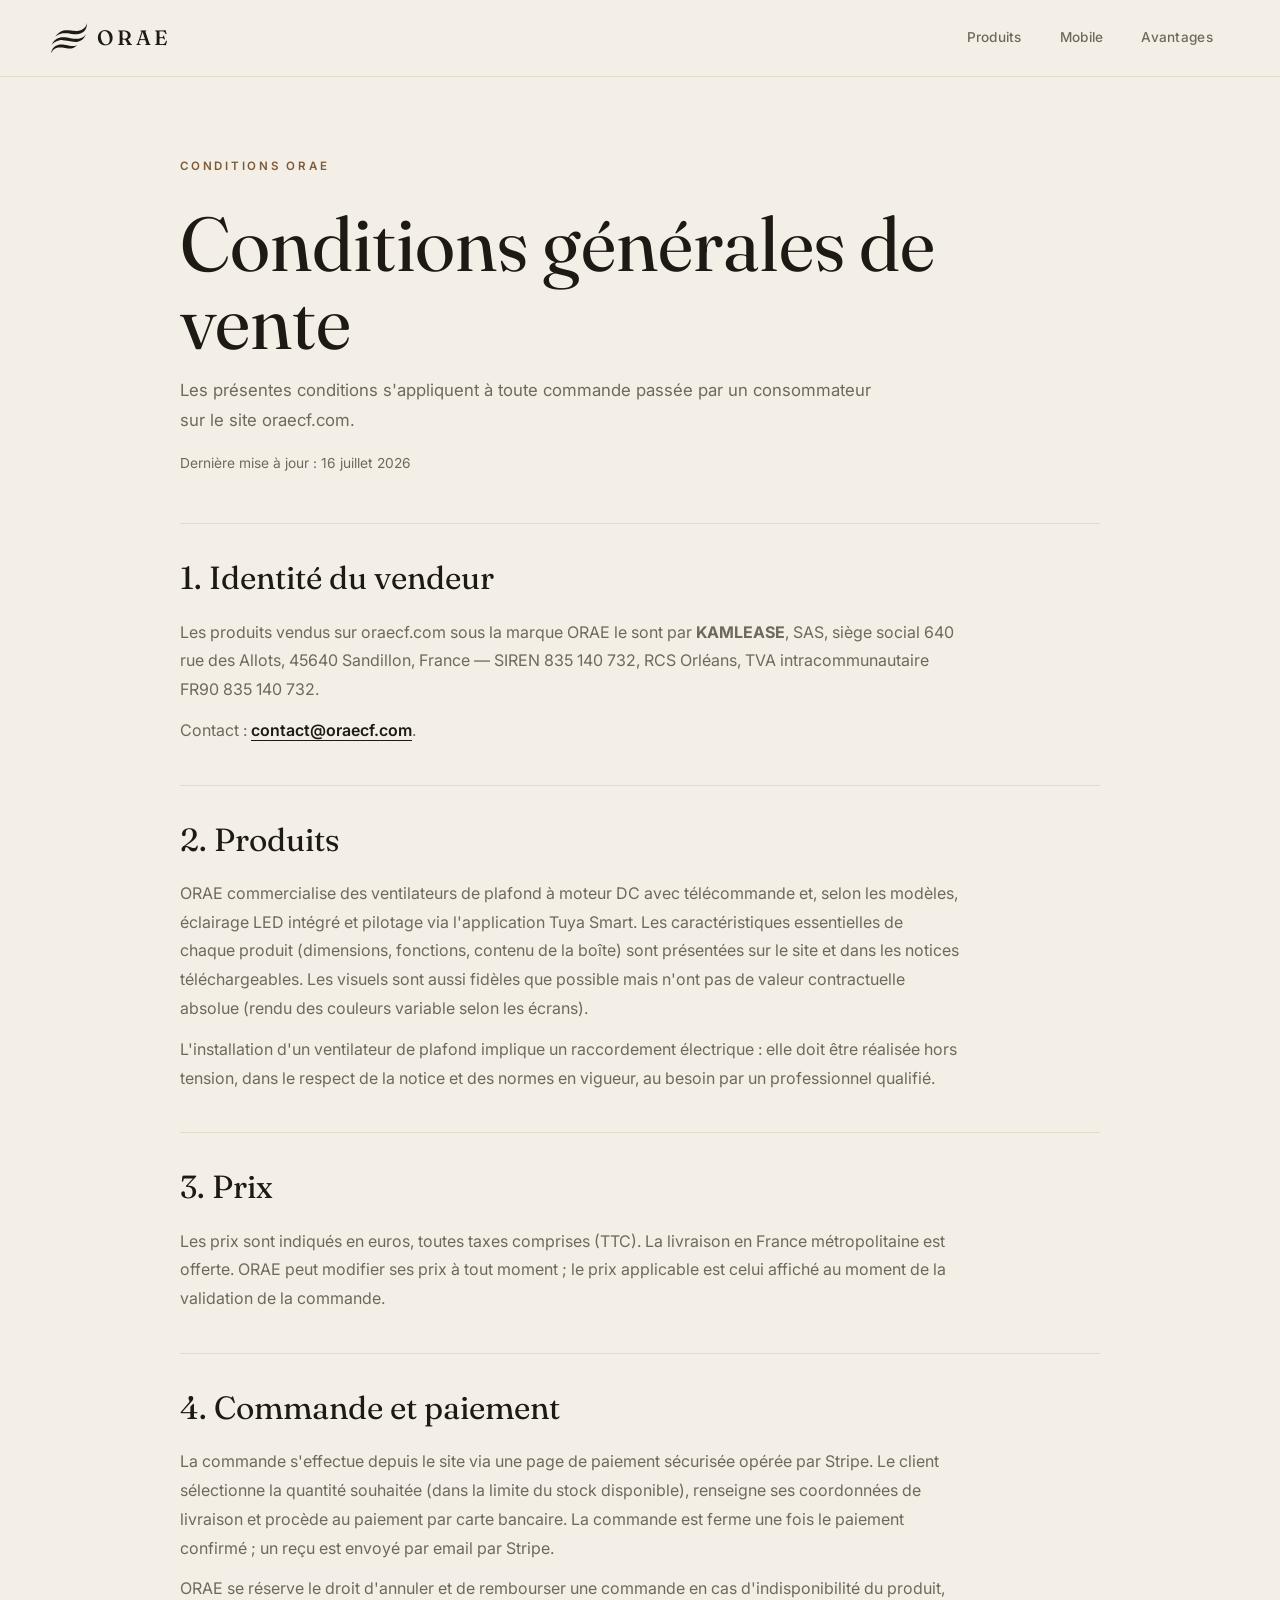
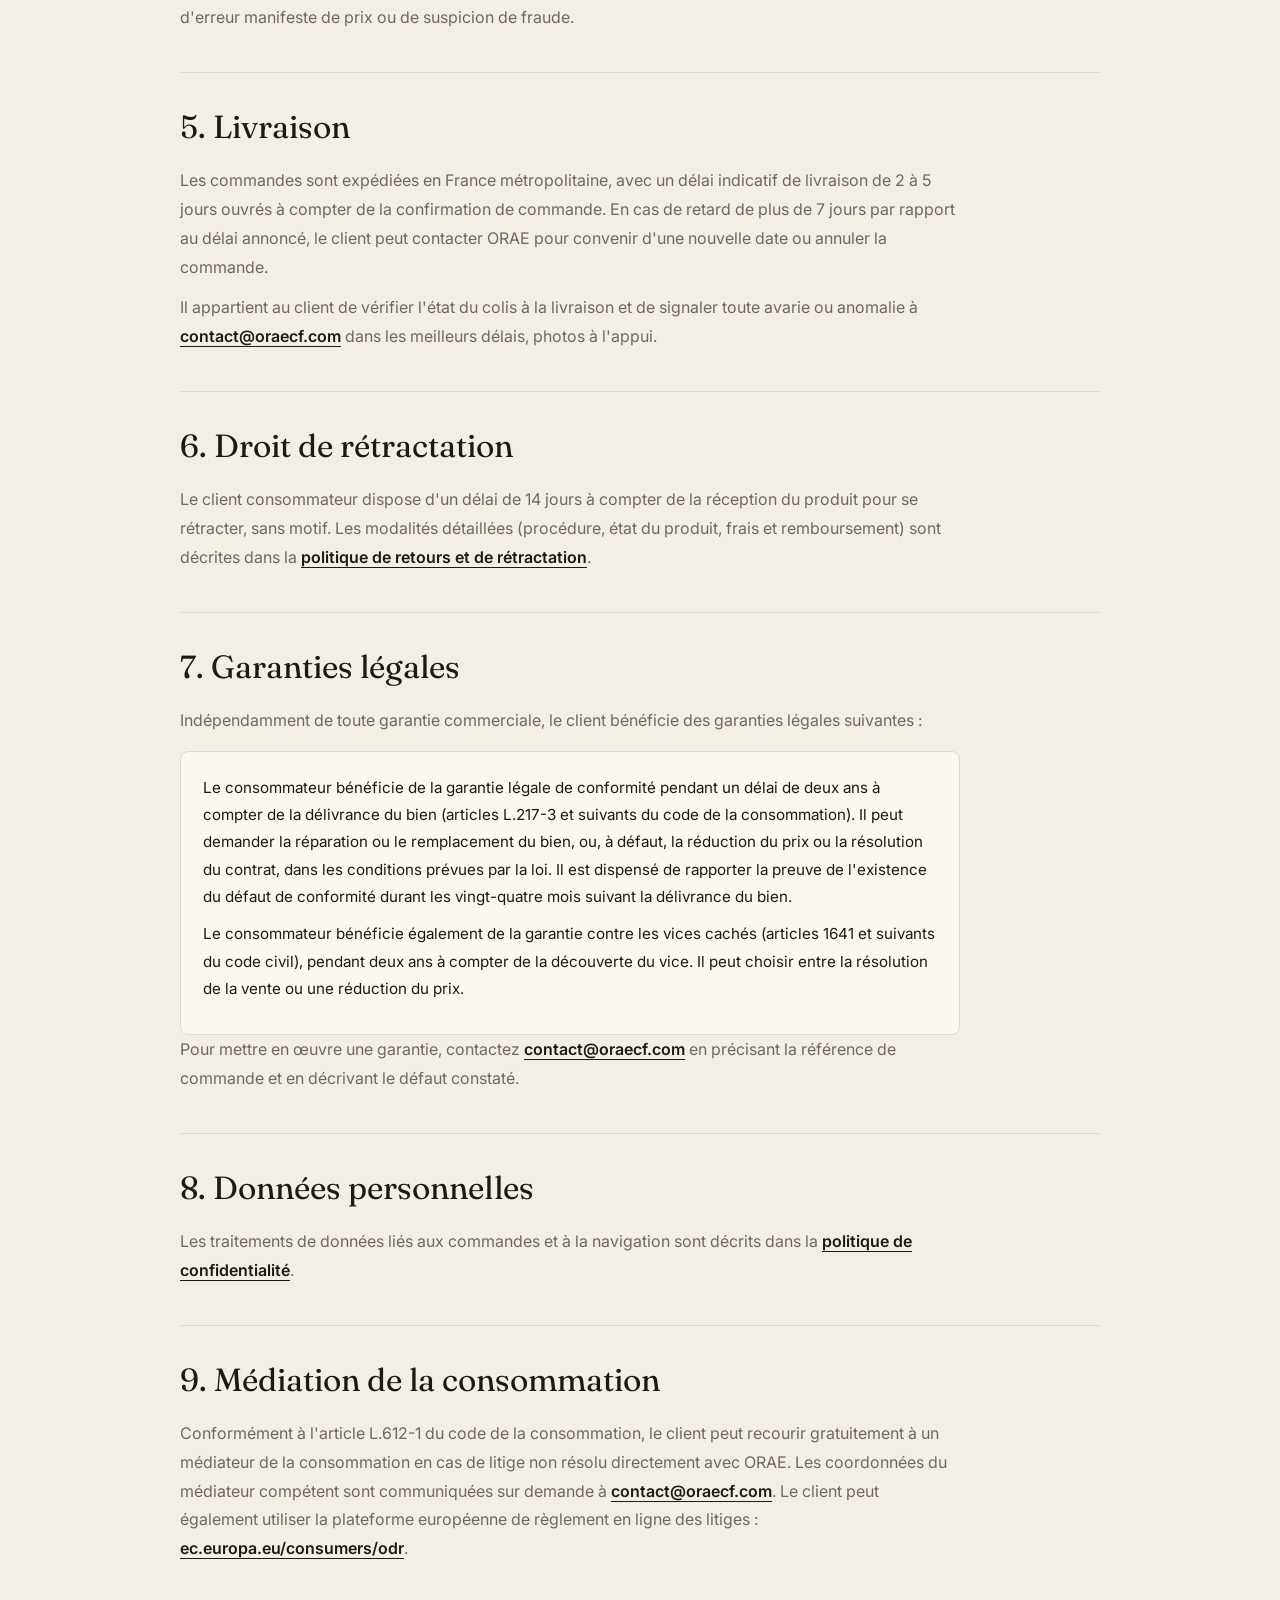
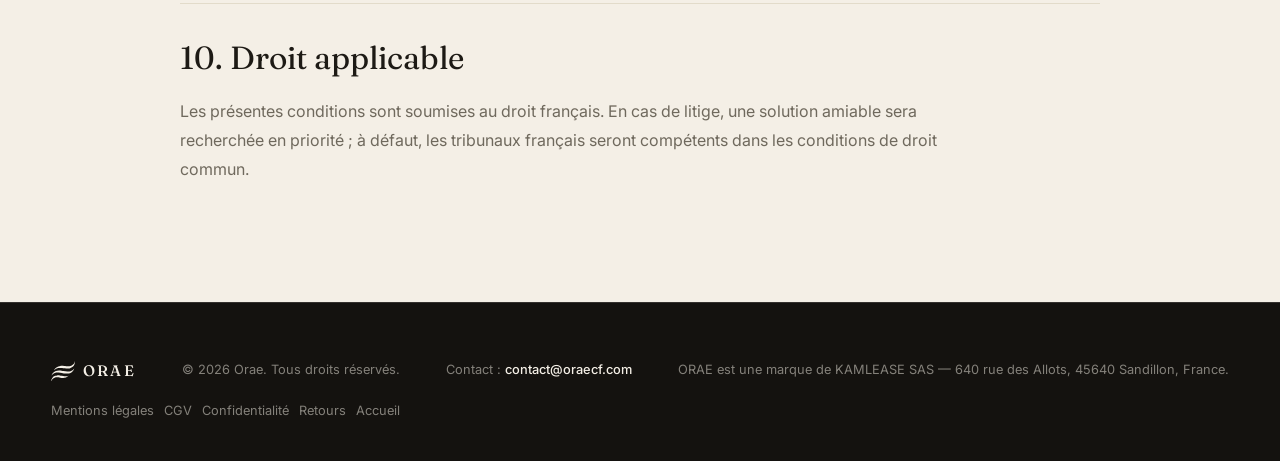
==== commit 5f3b8af1: "Install Google Tag Manager and surface the company identity site-wide GTM (GTM-PR8TKGN3) replaces th" ====
--- a/cgv.html
+++ b/cgv.html
@@ -120,6 +120,7 @@
       </div>
       <p class="footer__copy">&copy; 2026 Orae. Tous droits réservés.</p>
       <p class="footer__contact">Contact : <a href="mailto:contact@oraecf.com">contact@oraecf.com</a></p>
+      <p class="footer__company">ORAE est une marque de KAMLEASE SAS — 640 rue des Allots, 45640 Sandillon, France.</p>
       <nav class="footer__legal" aria-label="Liens légaux">
         <a href="/mentions-legales.html">Mentions légales</a>
         <a href="/cgv.html">CGV</a>
--- a/styles.css
+++ b/styles.css
@@ -1622,7 +1622,8 @@
 
 .footer__copy,
 .footer__contact,
-.footer__availability {
+.footer__availability,
+.footer__company {
   font-size: 0.8rem;
   color: rgba(244, 239, 230, 0.5);
 }
@@ -1881,6 +1882,10 @@
 }
 
 /* ── Lightbox ── */
+.lightbox[hidden] {
+  display: none; /* the explicit flex below would otherwise defeat [hidden] */
+}
+
 .lightbox {
   position: fixed;
   inset: 0;
